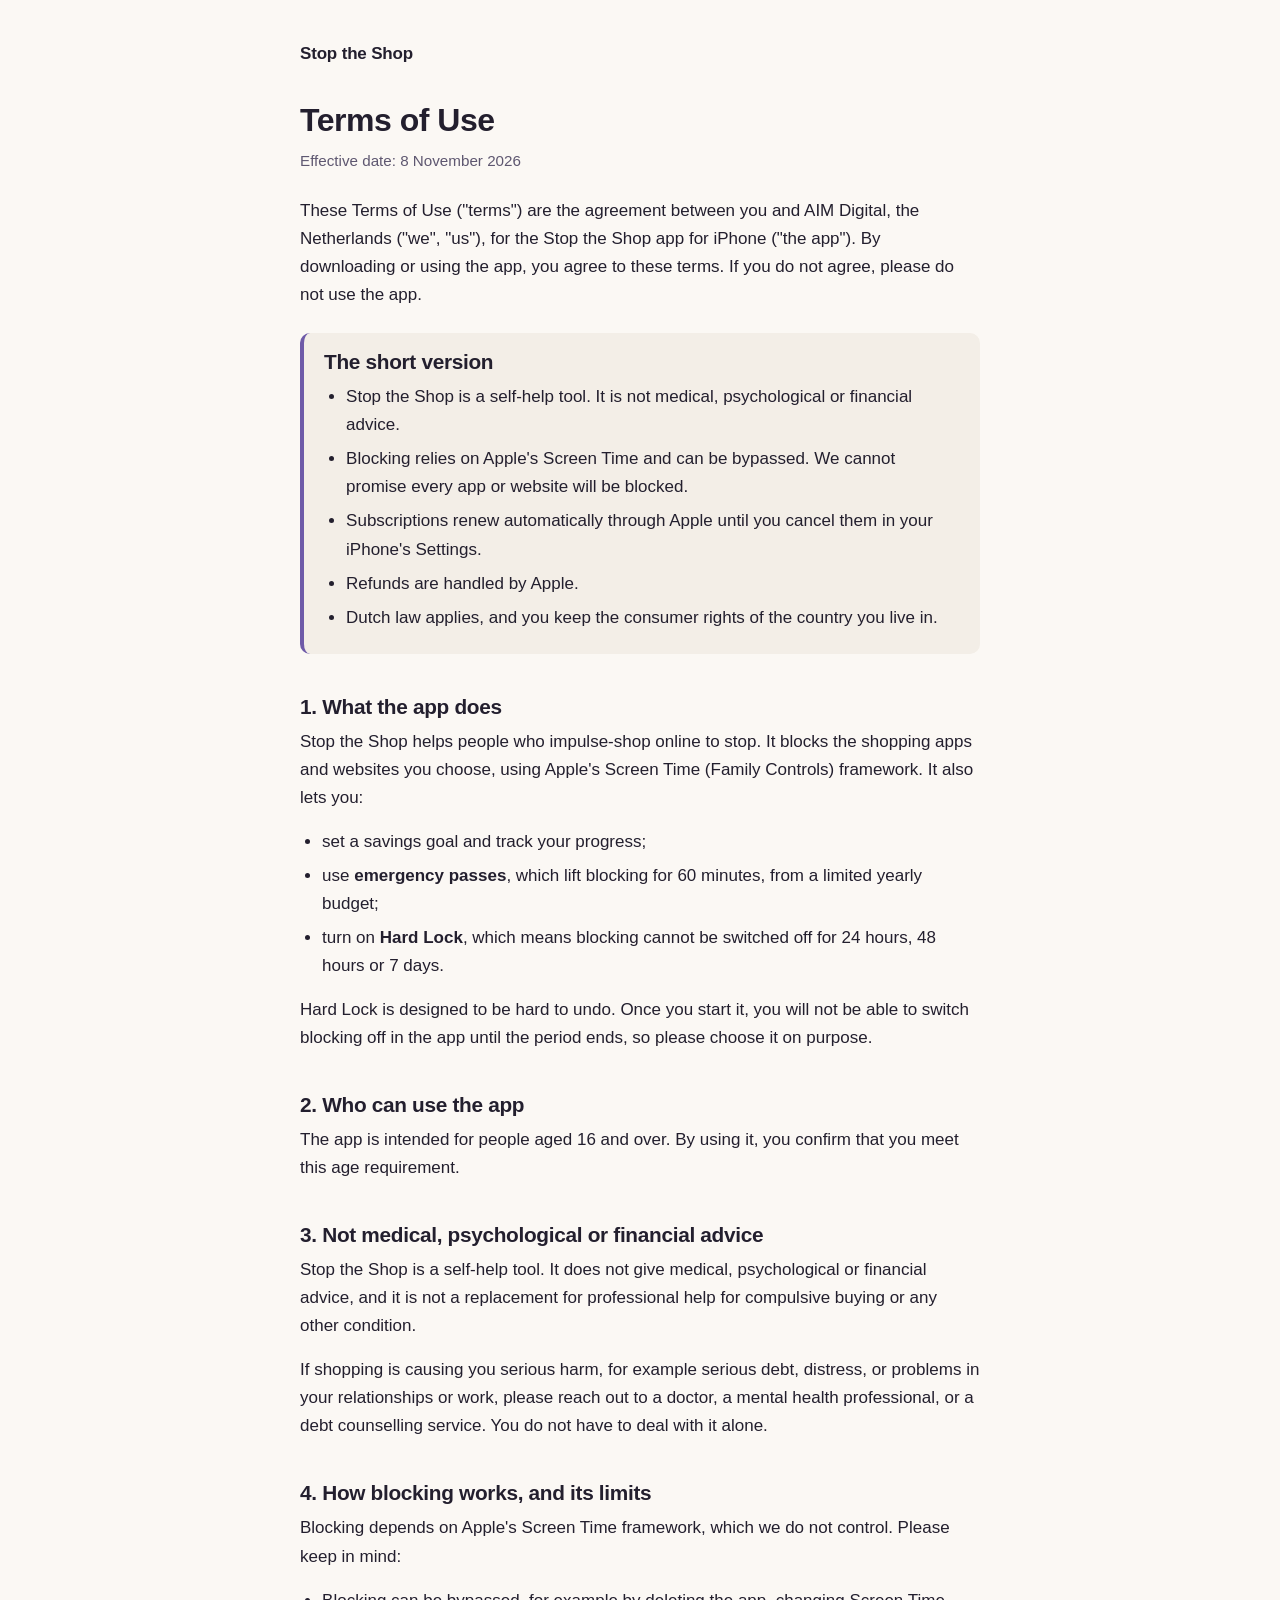
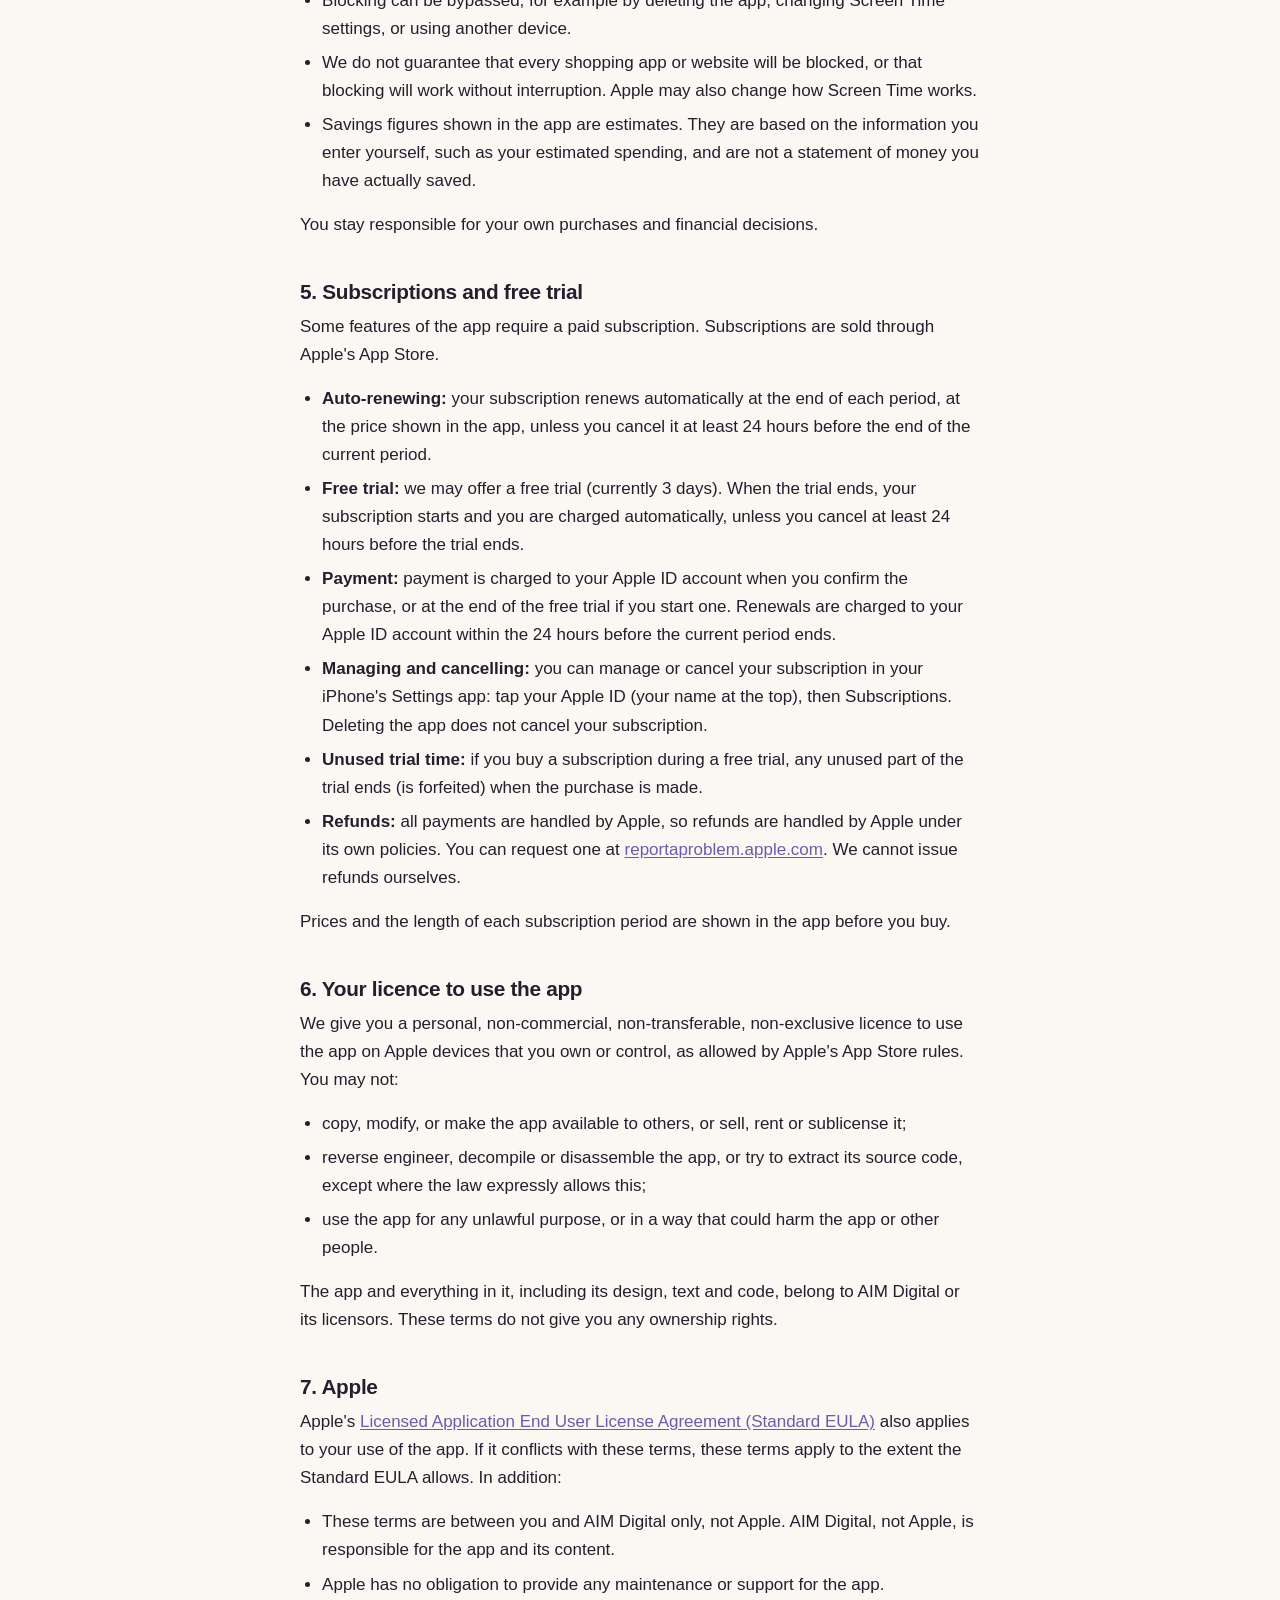
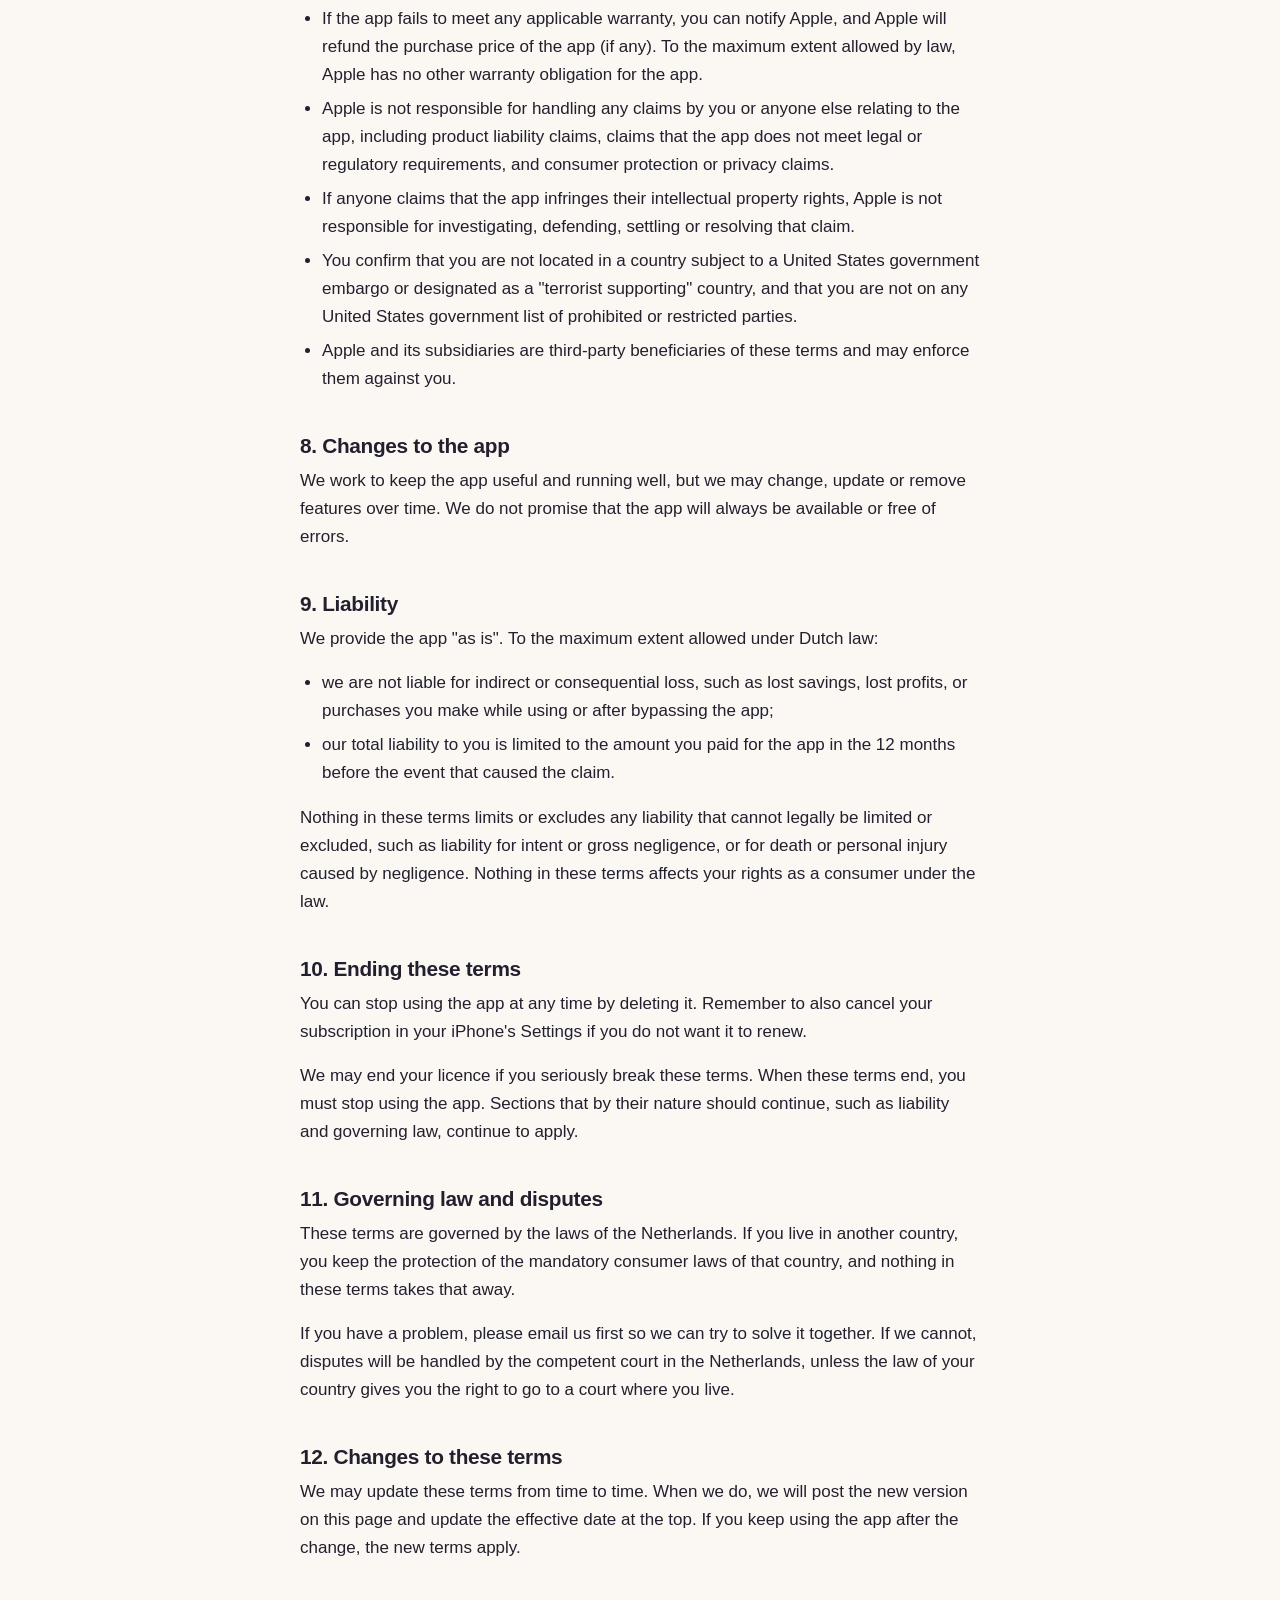
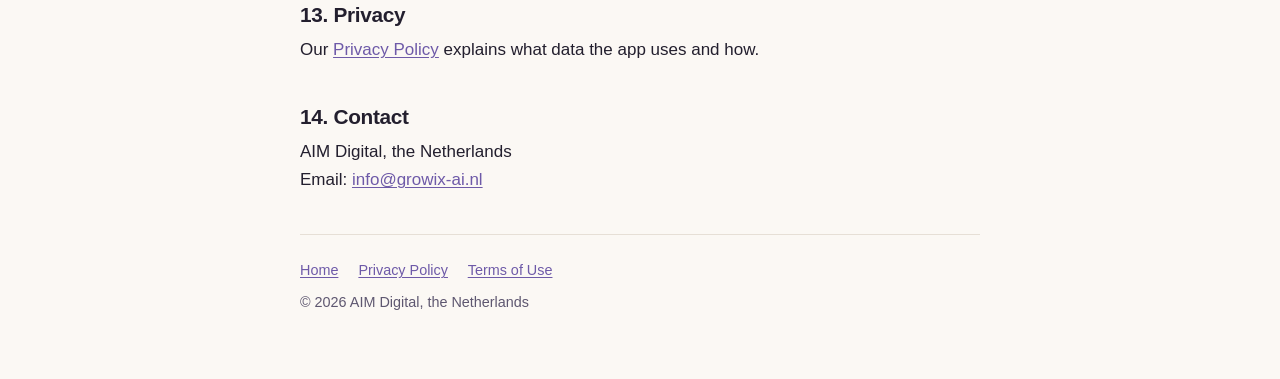
==== terms.html @ bb4f8113 "Privacy policy and terms of use for Stop the Shop Co-Authored-By: Claude Opus 5.5 <noreply@anthropic" ====
<!doctype html>
<html lang="en">
<head>
  <meta charset="utf-8">
  <meta name="viewport" content="width=device-width, initial-scale=1">
  <title>Terms of Use | Stop the Shop</title>
  <meta name="description" content="Terms of Use for the Stop the Shop iPhone app, including subscriptions.">
  <link rel="stylesheet" href="style.css">
</head>
<body>
  <main class="page">
    <header class="site">
      <a class="brand" href="index.html">Stop the Shop</a>
    </header>

    <h1>Terms of Use</h1>
    <p class="meta">Effective date: 8 November 2026</p>

    <p>These Terms of Use ("terms") are the agreement between you and AIM Digital, the Netherlands ("we", "us"), for the Stop the Shop app for iPhone ("the app"). By downloading or using the app, you agree to these terms. If you do not agree, please do not use the app.</p>

    <section class="summary">
      <h2>The short version</h2>
      <ul>
        <li>Stop the Shop is a self-help tool. It is not medical, psychological or financial advice.</li>
        <li>Blocking relies on Apple's Screen Time and can be bypassed. We cannot promise every app or website will be blocked.</li>
        <li>Subscriptions renew automatically through Apple until you cancel them in your iPhone's Settings.</li>
        <li>Refunds are handled by Apple.</li>
        <li>Dutch law applies, and you keep the consumer rights of the country you live in.</li>
      </ul>
    </section>

    <h2>1. What the app does</h2>
    <p>Stop the Shop helps people who impulse-shop online to stop. It blocks the shopping apps and websites you choose, using Apple's Screen Time (Family Controls) framework. It also lets you:</p>
    <ul>
      <li>set a savings goal and track your progress;</li>
      <li>use <strong>emergency passes</strong>, which lift blocking for 60 minutes, from a limited yearly budget;</li>
      <li>turn on <strong>Hard Lock</strong>, which means blocking cannot be switched off for 24 hours, 48 hours or 7 days.</li>
    </ul>
    <p>Hard Lock is designed to be hard to undo. Once you start it, you will not be able to switch blocking off in the app until the period ends, so please choose it on purpose.</p>

    <h2>2. Who can use the app</h2>
    <p>The app is intended for people aged 16 and over. By using it, you confirm that you meet this age requirement.</p>

    <h2>3. Not medical, psychological or financial advice</h2>
    <p>Stop the Shop is a self-help tool. It does not give medical, psychological or financial advice, and it is not a replacement for professional help for compulsive buying or any other condition.</p>
    <p>If shopping is causing you serious harm, for example serious debt, distress, or problems in your relationships or work, please reach out to a doctor, a mental health professional, or a debt counselling service. You do not have to deal with it alone.</p>

    <h2>4. How blocking works, and its limits</h2>
    <p>Blocking depends on Apple's Screen Time framework, which we do not control. Please keep in mind:</p>
    <ul>
      <li>Blocking can be bypassed, for example by deleting the app, changing Screen Time settings, or using another device.</li>
      <li>We do not guarantee that every shopping app or website will be blocked, or that blocking will work without interruption. Apple may also change how Screen Time works.</li>
      <li>Savings figures shown in the app are estimates. They are based on the information you enter yourself, such as your estimated spending, and are not a statement of money you have actually saved.</li>
    </ul>
    <p>You stay responsible for your own purchases and financial decisions.</p>

    <h2>5. Subscriptions and free trial</h2>
    <p>Some features of the app require a paid subscription. Subscriptions are sold through Apple's App Store.</p>
    <ul>
      <li><strong>Auto-renewing:</strong> your subscription renews automatically at the end of each period, at the price shown in the app, unless you cancel it at least 24 hours before the end of the current period.</li>
      <li><strong>Free trial:</strong> we may offer a free trial (currently 3 days). When the trial ends, your subscription starts and you are charged automatically, unless you cancel at least 24 hours before the trial ends.</li>
      <li><strong>Payment:</strong> payment is charged to your Apple ID account when you confirm the purchase, or at the end of the free trial if you start one. Renewals are charged to your Apple ID account within the 24 hours before the current period ends.</li>
      <li><strong>Managing and cancelling:</strong> you can manage or cancel your subscription in your iPhone's Settings app: tap your Apple ID (your name at the top), then Subscriptions. Deleting the app does not cancel your subscription.</li>
      <li><strong>Unused trial time:</strong> if you buy a subscription during a free trial, any unused part of the trial ends (is forfeited) when the purchase is made.</li>
      <li><strong>Refunds:</strong> all payments are handled by Apple, so refunds are handled by Apple under its own policies. You can request one at <a href="https://reportaproblem.apple.com">reportaproblem.apple.com</a>. We cannot issue refunds ourselves.</li>
    </ul>
    <p>Prices and the length of each subscription period are shown in the app before you buy.</p>

    <h2>6. Your licence to use the app</h2>
    <p>We give you a personal, non-commercial, non-transferable, non-exclusive licence to use the app on Apple devices that you own or control, as allowed by Apple's App Store rules. You may not:</p>
    <ul>
      <li>copy, modify, or make the app available to others, or sell, rent or sublicense it;</li>
      <li>reverse engineer, decompile or disassemble the app, or try to extract its source code, except where the law expressly allows this;</li>
      <li>use the app for any unlawful purpose, or in a way that could harm the app or other people.</li>
    </ul>
    <p>The app and everything in it, including its design, text and code, belong to AIM Digital or its licensors. These terms do not give you any ownership rights.</p>

    <h2>7. Apple</h2>
    <p>Apple's <a href="https://www.apple.com/legal/internet-services/itunes/dev/stdeula/">Licensed Application End User License Agreement (Standard EULA)</a> also applies to your use of the app. If it conflicts with these terms, these terms apply to the extent the Standard EULA allows. In addition:</p>
    <ul>
      <li>These terms are between you and AIM Digital only, not Apple. AIM Digital, not Apple, is responsible for the app and its content.</li>
      <li>Apple has no obligation to provide any maintenance or support for the app.</li>
      <li>If the app fails to meet any applicable warranty, you can notify Apple, and Apple will refund the purchase price of the app (if any). To the maximum extent allowed by law, Apple has no other warranty obligation for the app.</li>
      <li>Apple is not responsible for handling any claims by you or anyone else relating to the app, including product liability claims, claims that the app does not meet legal or regulatory requirements, and consumer protection or privacy claims.</li>
      <li>If anyone claims that the app infringes their intellectual property rights, Apple is not responsible for investigating, defending, settling or resolving that claim.</li>
      <li>You confirm that you are not located in a country subject to a United States government embargo or designated as a "terrorist supporting" country, and that you are not on any United States government list of prohibited or restricted parties.</li>
      <li>Apple and its subsidiaries are third-party beneficiaries of these terms and may enforce them against you.</li>
    </ul>

    <h2>8. Changes to the app</h2>
    <p>We work to keep the app useful and running well, but we may change, update or remove features over time. We do not promise that the app will always be available or free of errors.</p>

    <h2>9. Liability</h2>
    <p>We provide the app "as is". To the maximum extent allowed under Dutch law:</p>
    <ul>
      <li>we are not liable for indirect or consequential loss, such as lost savings, lost profits, or purchases you make while using or after bypassing the app;</li>
      <li>our total liability to you is limited to the amount you paid for the app in the 12 months before the event that caused the claim.</li>
    </ul>
    <p>Nothing in these terms limits or excludes any liability that cannot legally be limited or excluded, such as liability for intent or gross negligence, or for death or personal injury caused by negligence. Nothing in these terms affects your rights as a consumer under the law.</p>

    <h2>10. Ending these terms</h2>
    <p>You can stop using the app at any time by deleting it. Remember to also cancel your subscription in your iPhone's Settings if you do not want it to renew.</p>
    <p>We may end your licence if you seriously break these terms. When these terms end, you must stop using the app. Sections that by their nature should continue, such as liability and governing law, continue to apply.</p>

    <h2>11. Governing law and disputes</h2>
    <p>These terms are governed by the laws of the Netherlands. If you live in another country, you keep the protection of the mandatory consumer laws of that country, and nothing in these terms takes that away.</p>
    <p>If you have a problem, please email us first so we can try to solve it together. If we cannot, disputes will be handled by the competent court in the Netherlands, unless the law of your country gives you the right to go to a court where you live.</p>

    <h2>12. Changes to these terms</h2>
    <p>We may update these terms from time to time. When we do, we will post the new version on this page and update the effective date at the top. If you keep using the app after the change, the new terms apply.</p>

    <h2>13. Privacy</h2>
    <p>Our <a href="privacy.html">Privacy Policy</a> explains what data the app uses and how.</p>

    <h2>14. Contact</h2>
    <p>AIM Digital, the Netherlands<br>
    Email: <a href="mailto:info@growix-ai.nl">info@growix-ai.nl</a></p>

    <hr>
    <footer class="site">
      <nav>
        <a href="index.html">Home</a>
        <a href="privacy.html">Privacy Policy</a>
        <a href="terms.html">Terms of Use</a>
      </nav>
      <p>&copy; 2026 AIM Digital, the Netherlands</p>
    </footer>
  </main>
</body>
</html>
---- style.css ----
:root {
  --bg: #FBF8F4;
  --text: #231F2E;
  --muted: #5E5770;
  --accent: #6E5AA8;
  --rule: #E6DFD6;
  --card: #F3EEE7;
  color-scheme: light dark;
}

@media (prefers-color-scheme: dark) {
  :root {
    --bg: #1C1826;
    --text: #EDE9F5;
    --muted: #B3ABC6;
    --accent: #B9A8F0;
    --rule: #332C44;
    --card: #252032;
  }
}

*,
*::before,
*::after {
  box-sizing: border-box;
}

html {
  -webkit-text-size-adjust: 100%;
  text-size-adjust: 100%;
}

body {
  margin: 0;
  background: var(--bg);
  color: var(--text);
  font-family: -apple-system, BlinkMacSystemFont, "SF Pro Text", "Segoe UI", Roboto, "Helvetica Neue", Arial, sans-serif;
  font-size: 17px;
  line-height: 1.65;
}

.page {
  max-width: 720px;
  margin: 0 auto;
  padding: 40px 20px 64px;
}

header.site {
  margin-bottom: 32px;
}

header.site a.brand {
  color: var(--text);
  font-weight: 700;
  text-decoration: none;
  letter-spacing: -0.01em;
}

h1,
h2,
h3 {
  line-height: 1.25;
  letter-spacing: -0.015em;
}

h1 {
  font-size: 2rem;
  margin: 0 0 8px;
}

h2 {
  font-size: 1.3rem;
  margin: 40px 0 8px;
}

h3 {
  font-size: 1.05rem;
  margin: 24px 0 4px;
}

p,
ul,
ol {
  margin: 0 0 16px;
}

ul,
ol {
  padding-left: 1.3em;
}

li {
  margin-bottom: 6px;
}

a {
  color: var(--accent);
  text-underline-offset: 2px;
}

a:hover {
  text-decoration-thickness: 2px;
}

strong {
  font-weight: 650;
}

.meta {
  color: var(--muted);
  font-size: 0.95rem;
  margin-bottom: 24px;
}

.lead {
  font-size: 1.15rem;
  color: var(--muted);
}

.summary {
  background: var(--card);
  border-left: 4px solid var(--accent);
  border-radius: 10px;
  padding: 16px 20px;
  margin: 24px 0 8px;
}

.summary h2 {
  margin-top: 0;
}

.summary ul {
  margin-bottom: 0;
}

.links {
  list-style: none;
  padding: 0;
  margin: 24px 0;
}

.links li {
  margin-bottom: 12px;
}

.links a {
  display: inline-block;
  font-weight: 600;
  font-size: 1.1rem;
}

hr {
  border: 0;
  border-top: 1px solid var(--rule);
  margin: 40px 0 24px;
}

footer.site {
  color: var(--muted);
  font-size: 0.9rem;
}

footer.site nav a {
  margin-right: 16px;
}

footer.site p {
  margin: 8px 0 0;
}

@media (max-width: 480px) {
  body {
    font-size: 16px;
  }

  .page {
    padding: 28px 16px 48px;
  }

  h1 {
    font-size: 1.65rem;
  }
}
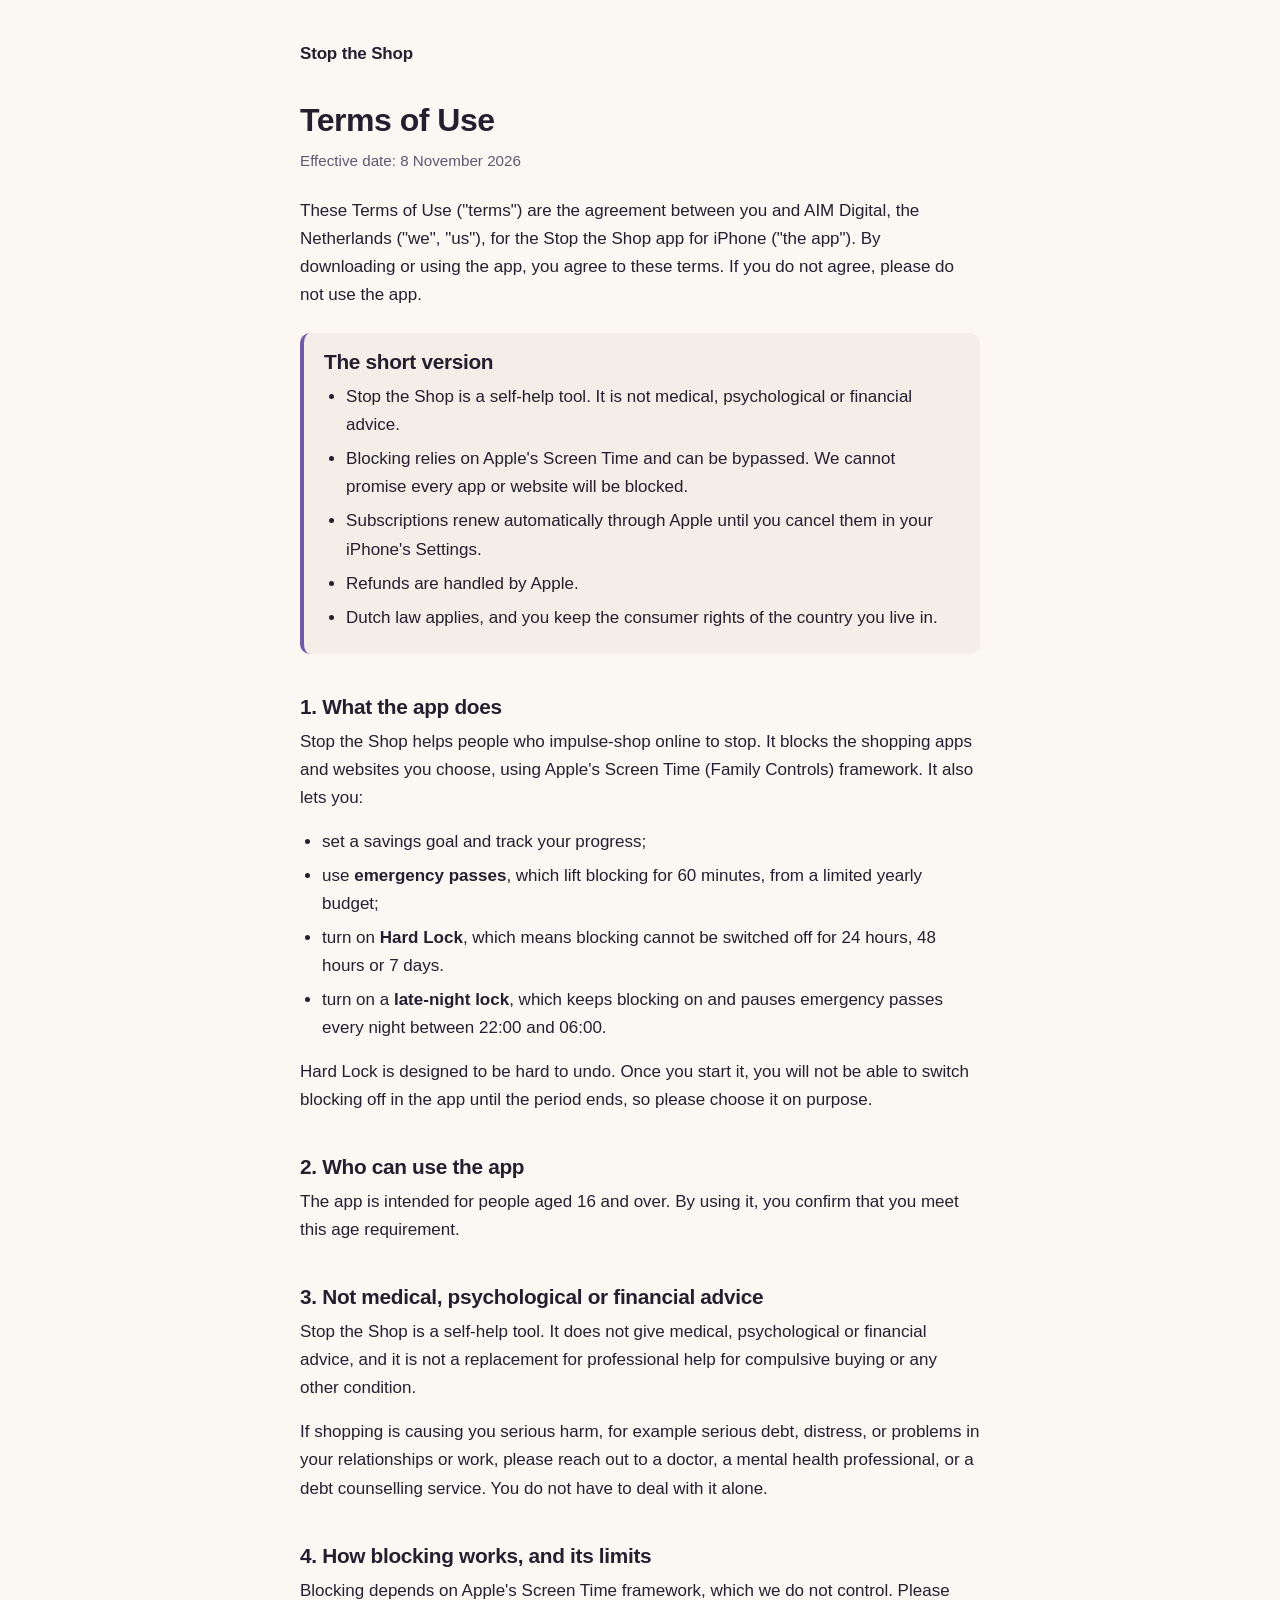
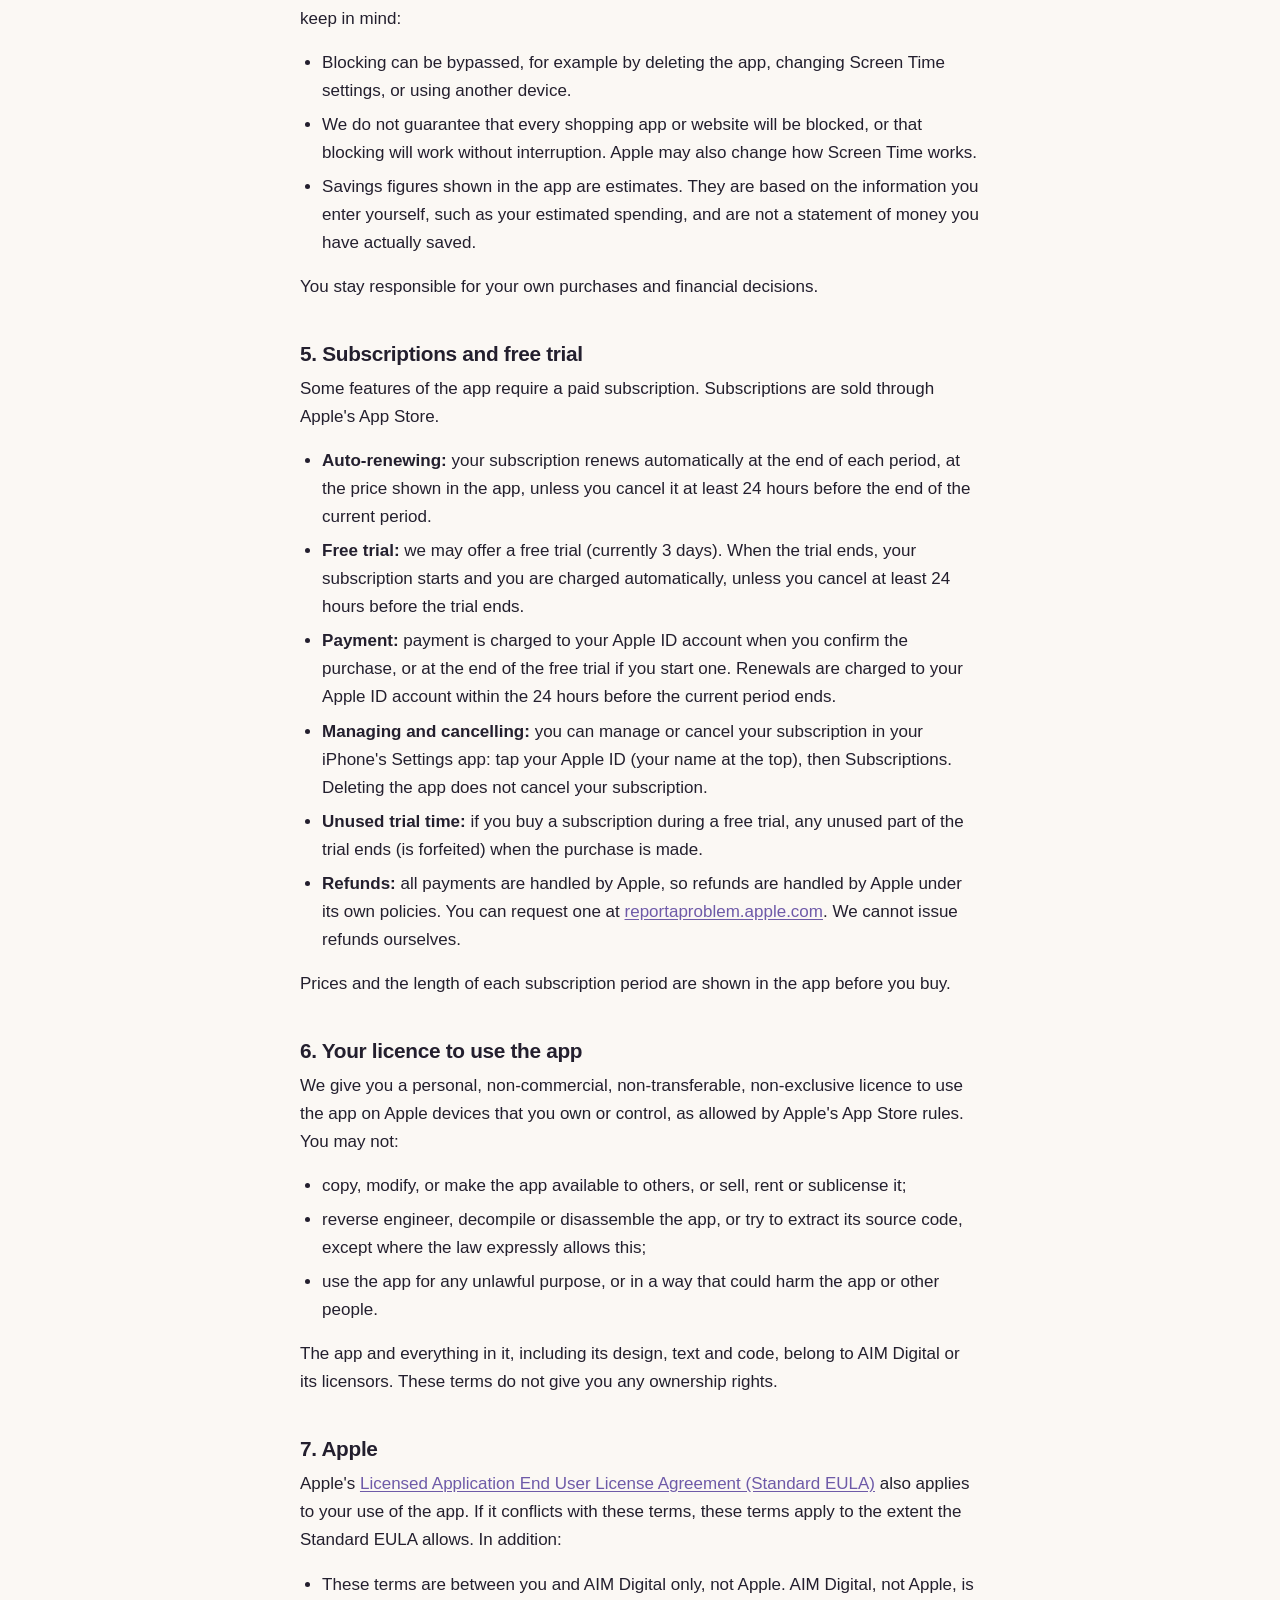
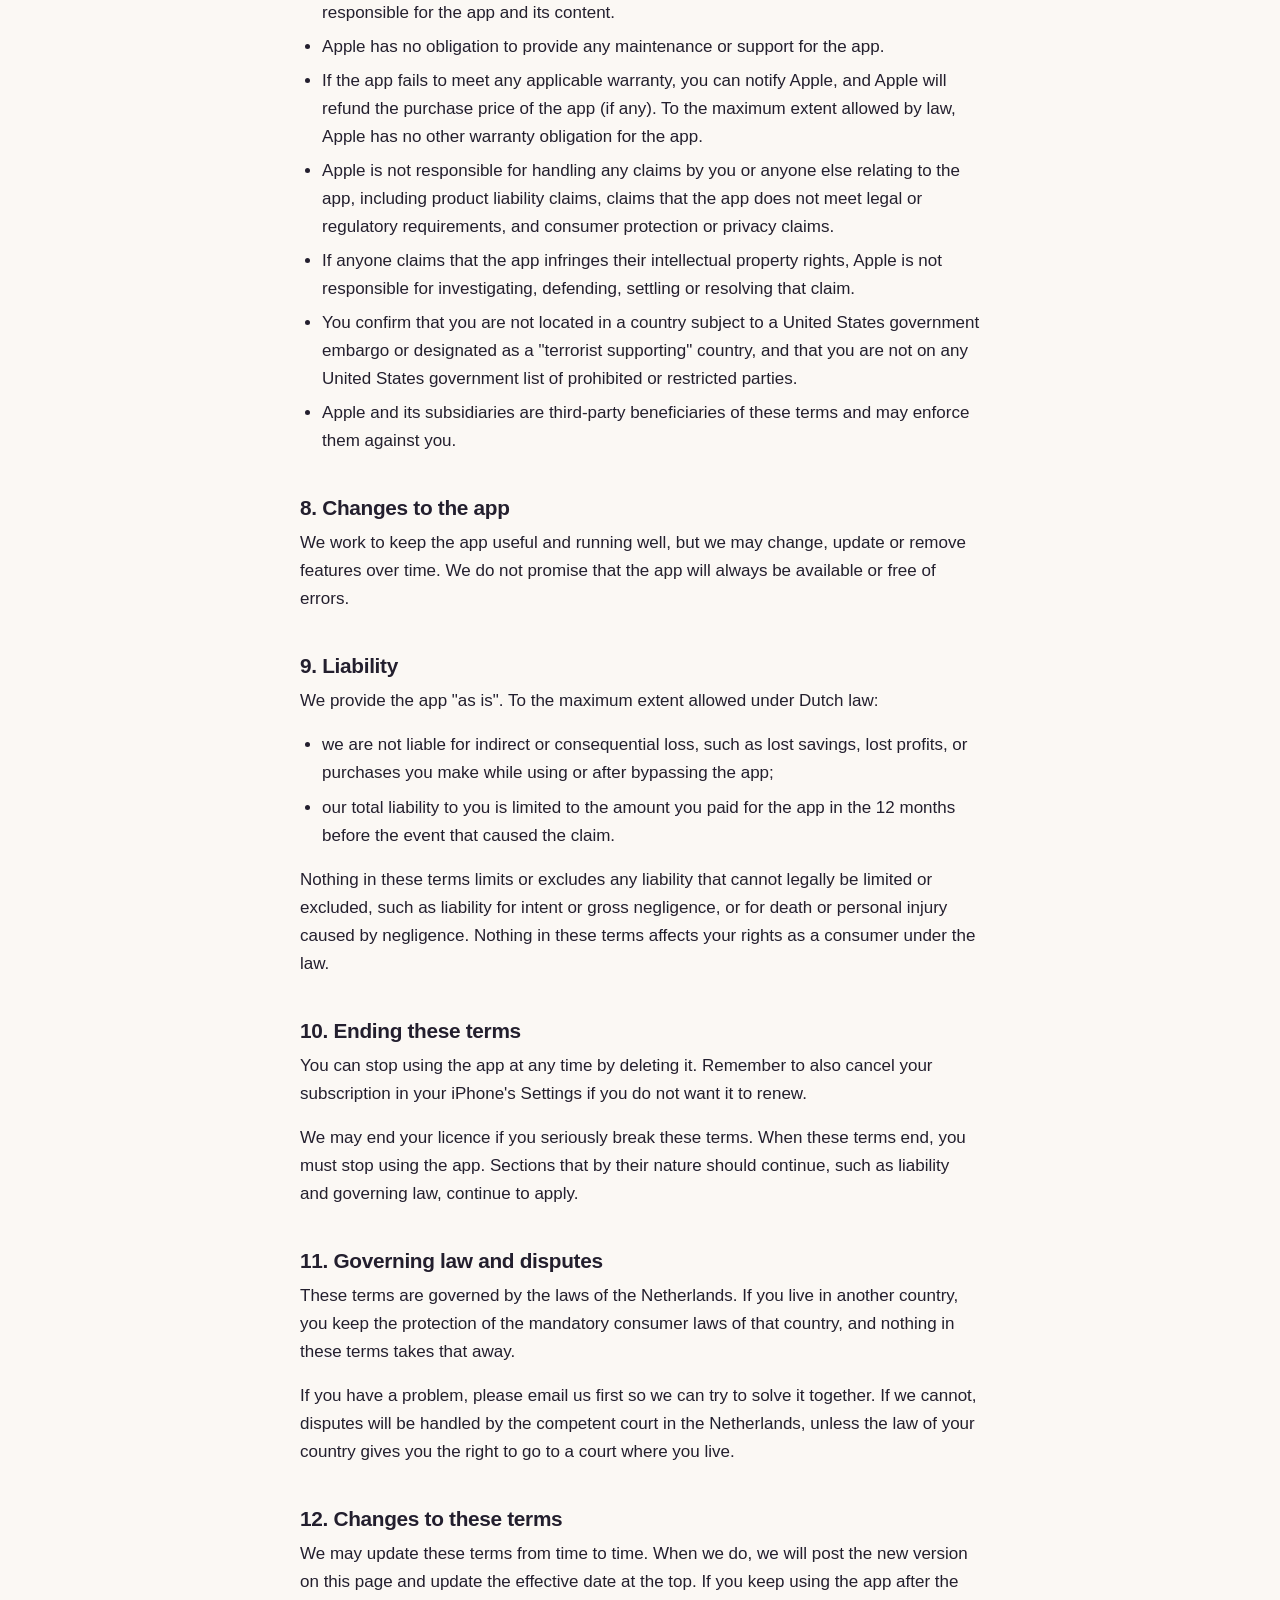
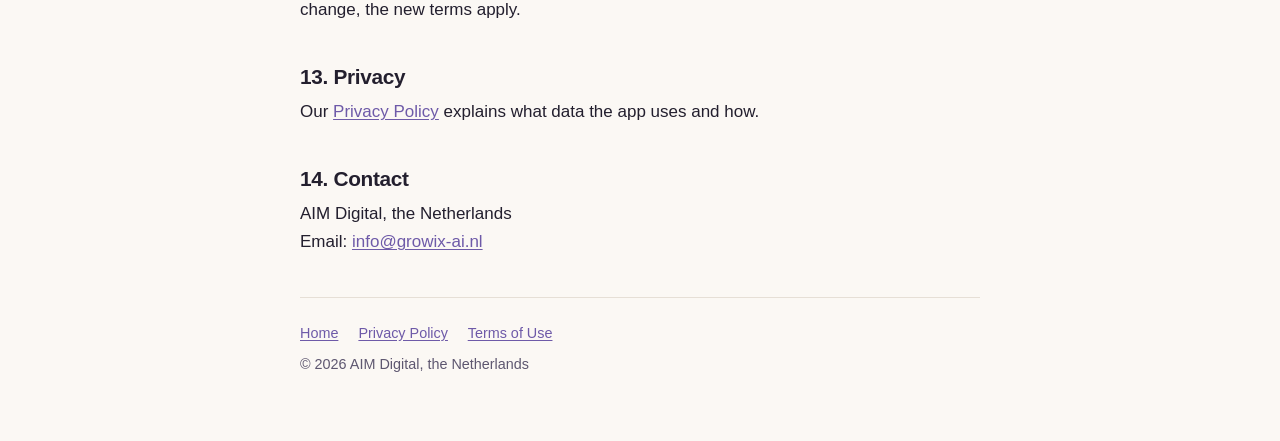
==== commit acbeee0a: "Terms: describe the late-night lock Co-Authored-By: Claude Opus 5.5 <noreply@anthropic.com>" ====
--- a/terms.html
+++ b/terms.html
@@ -35,6 +35,7 @@
       <li>set a savings goal and track your progress;</li>
       <li>use <strong>emergency passes</strong>, which lift blocking for 60 minutes, from a limited yearly budget;</li>
       <li>turn on <strong>Hard Lock</strong>, which means blocking cannot be switched off for 24 hours, 48 hours or 7 days.</li>
+      <li>turn on a <strong>late-night lock</strong>, which keeps blocking on and pauses emergency passes every night between 22:00 and 06:00.</li>
     </ul>
     <p>Hard Lock is designed to be hard to undo. Once you start it, you will not be able to switch blocking off in the app until the period ends, so please choose it on purpose.</p>
 
